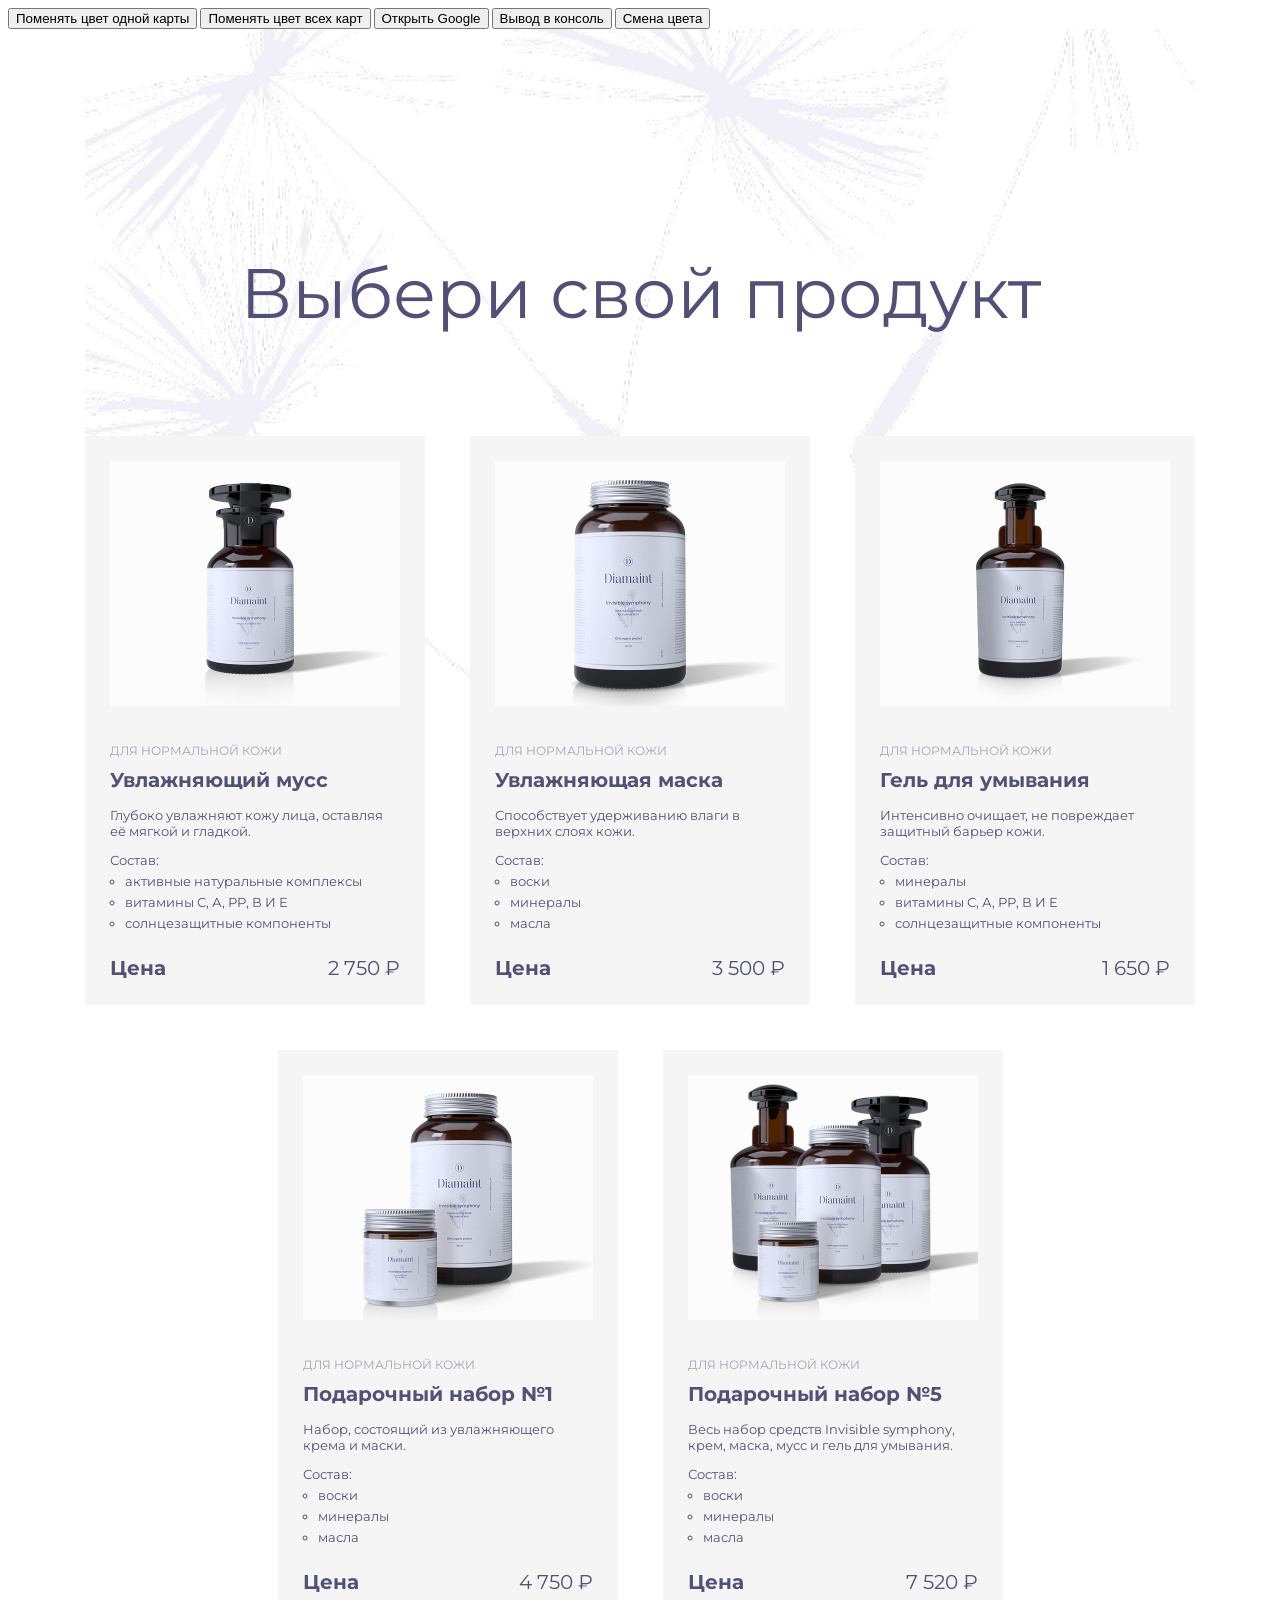
==== Index.html @ 304bf716 "Выполнил 1 Задание 9ДЗ" ====
<!DOCTYPE html>
<html lang="en">
<head>
    <meta charset="UTF-8">
    <meta name="viewport" content="width=device-width, initial-scale=1.0">
    <title>Document</title>
    <link rel="stylesheet" href="style/style.css">
    <link rel="stylesheet" href="style/card-BEM.css">
    <link rel="stylesheet" href="style/compound-BEM.css">
    <link rel="stylesheet" href="style/catalog-BEM.css">
    <link rel="stylesheet" href="style/container.css">
    <link rel="stylesheet" href="style/clear-list.css">
    <link rel="stylesheet" href="style/products-BEM.css">
    <link rel="stylesheet" href="style/button-BEM.css">
    <link rel="stylesheet" href="style/button-style.css">
    
    <link href="https://fonts.googleapis.com/css2?family=Montserrat:wght@400;700&display=swap" rel="stylesheet">
</head>
<body>
    <button class="change-color-card-button">Поменять цвет одной карты</button>
    <button class = "change-color-all-card-button">Поменять цвет всех карт</button>
    <button class = "open-google-button">Открыть Google</button>
    <button class = "out-log-console">Вывод в консоль</button>
    <button class = "change-color-toggle">Смена цвета</button>
    
    <main class="catalog">
        <div class="container catalog__container">
            <h1 class="title catalog__title">Выбери свой продукт</h1>
    
                <ul class="products  clear-list">  
                    <li class="products__item card">
                        <img src="resource/image/photo_1.png" alt="Увлажняющий мусс" class ="card__image"></img>
                        <p class="card__category">для нормальной кожи</p>
                        <h2 class="card__name">Увлажняющий мусс</h2>
                        <div class="card__description">
                            <p >Глубоко увлажняют кожу лица, оставляя её мягкой и гладкой.</p>
                        </div>

                        <div class="card__compound compound"> 
                            <span>Состав:</span>
                            <ul class="compound__structure">
                                <li>активные натуральные комплексы</li>
                                <li>витамины С, А, РР, В И Е</li>
                                <li>солнцезащитные компоненты</li>
                            </ul>
                        </div>

                        <div class="card__price-block">
                            <b>Цена</b> <span>2 750 ₽</span> 
                        </div>
                    </li>

                    <li class="products__item card">
                        <img src="resource/image/photo_2.png" alt="Увлажняющая маска" class ="card__image"></img>
                        <p class="card__category">для нормальной кожи</p>
                        <h2 class="card__name">Увлажняющая маска</h2>
                        <div class="card__description">
                            <p>Способствует удерживанию влаги в верхних слоях кожи.</p>
                        </div>
                        <div class="card__compound compound">
                            <span>Состав: </span>
                            <ul class="compound__structure">
                                <li>воски</li>
                                <li>минералы</li>
                                <li>масла</li>
                            </ul>
                        </div>
                        <div class="card__price-block">
                            <b>Цена</b> <span>3 500 ₽</span> 
                        </div>
                    </li>

                    <li class="products__item card">
                        <img src="resource/image/photo_3.png" alt="Гель для умывания" class ="card__image"></img>
                        <p class="card__category">для нормальной кожи</p>
                        <h2 class="card__name">Гель для умывания</h2>
                        <div class="card__description">
                            <p>Интенсивно очищает, не повреждает защитный барьер кожи.</p>
                        </div>
                        <div class="card__compound compound">
                            <span>Состав: </span>
                            <ul class="compound__structure" >
                                <li>минералы</li>
                                <li>витамины С, А, РР, В И Е</li>
                                <li>солнцезащитные компоненты</li>
                            </ul>
                        </div>
                        <div class="card__price-block">
                            <b>Цена</b> <span>1 650 ₽</span>
                        </div>
                    </li>

                    <li class="products__item card">
                        <img src="resource/image/photo_4.png" alt="Подарочный набор №1" class ="card__image"></img>
                        <p class="card__category">для нормальной кожи</p>
                        <h2 class="card__name">Подарочный набор №1</h2>
                        <div class="card__description">
                            <p>Набор, состоящий из увлажняющего крема и маски.</p>
                        </div>
                        <div class="card__compound compound">
                            <span>Состав: </span>
                            <ul class="compound__structure">
                                <li>воски</li>
                                <li>минералы</li>
                                <li>масла</li>
                            </ul>
                        </div>
                        <div class="card__price-block">
                            <b>Цена</b> <span>4 750 ₽</span>
                        </div>
                    </li>

                    <li class="products__item card">
                        <img src="resource/image/photo_5.png" alt="Подарочный набор №1" class ="card__image"></img>
                        <p class="card__category">для нормальной кожи</p>
                        <h2 class="card__name">Подарочный набор №5</h2>
                        <div class="card__description">
                            <p>Весь набор средств Invisible symphony, крем, маска, мусс и гель для умывания.</p>
                        </div>
                        <div class="card__compound compound">
                            <span>Состав:</span>
                            <ul class="compound__structure">
                                <li>воски</li>
                                <li>минералы</li>
                                <li>масла</li>
                            </ul>
                        </div>
                        <div class="card__price-block">
                            <b>Цена</b> <span>7 520 ₽</span>
                        </div>
                    </li>
                </ul>
        </div>
    </main>

    <!--<script src="main.js"></script>
    <script src="homework-7.js"></script>
    <script src="homework-8.js"></script> -->
    <script src="homework-9.js" type="module"></script>
</body>
</html>
---- style/style.css ----
* {
    box-sizing: border-box;
}

body {
    font-family: 'Montserrat', sans-serif;
    font-size: 13px;
}

.title {
    font-size: 70px;
    font-weight: 400;
    text-align: center;
    color: #515076
}
---- style/card-BEM.css ----
.card {
    background-color: #F5F5F5;
    padding: 25px;
}

.card__image {
    width: 290px;
    height: 245px;
    margin-bottom: 30px;
}

.card__description p{
    margin-top:  15px;  
}

.card__category {
    font-size: 12px;
    line-height: 24px;
    color: #A5A3B9;
    text-transform: uppercase;
    margin: 0px 0px 5px 0px;
}

.card__name {
    font-size: 20px;
    font-weight: 700;
    margin: 0px 0px 5px 0px;
}

.card__compound {
    margin-top: 5px;
}

.card__price-block {
    display: flex;
    justify-content: space-between;
    margin-top: 25px;
    font-size: 20px;
}
---- style/compound-BEM.css ----
.compound__structure {
    list-style: circle;
    padding-inline-start: 0px;
}

.compound__structure li {
    margin-top: 5px;
    margin-left: 15px;
}
---- style/catalog-BEM.css ----
.catalog__container {
    background-image: url(../resource/image/back-ground.png);
    background-repeat:  no-repeat;
    background-position: 0;
    padding-top: 1px;
    width: 790px;
    height: 697px;
}

.catalog__title {
    margin-top: 220px;
    margin-bottom:  100px;
}
---- style/container.css ----
.container {
    width: 1110px;
    margin: 0 auto ;
}
---- style/clear-list.css ----
.clear-list {
    list-style: none;
    margin: 0;
    padding: 0;
}
---- style/products-BEM.css ----
.products {
    display: flex;
    flex-wrap: wrap;
    justify-content: center;
    gap: 45px;
}

.products__item {
    color: #515076;
    width: 340px;
}
---- style/button-BEM.css ----
.button__buy {
    display: inline-flex;
    flex-flow: row;
    justify-content: space-between;
    border: 1.5px solid #5150761a;
    border-radius: 6px;
    background-color: #ffffff;
    height: 31.62px;
    padding: 6px 12px ;
    gap: 8px;
}

.button__icon {
    background-image: url("../resource/image/button-icon-1.png");
    width: 16px;
    height: 16px;
    background-size: cover;
}

.button__text {
    width: 54px;
    font-size: 14px;
    font-weight:500;
    font-family:  'Montserrat';
    color: #515076;
    letter-spacing: 2%;
}
---- style/button-style.css ----
.active-color {
    background-color: blue;
    color: brown;
}
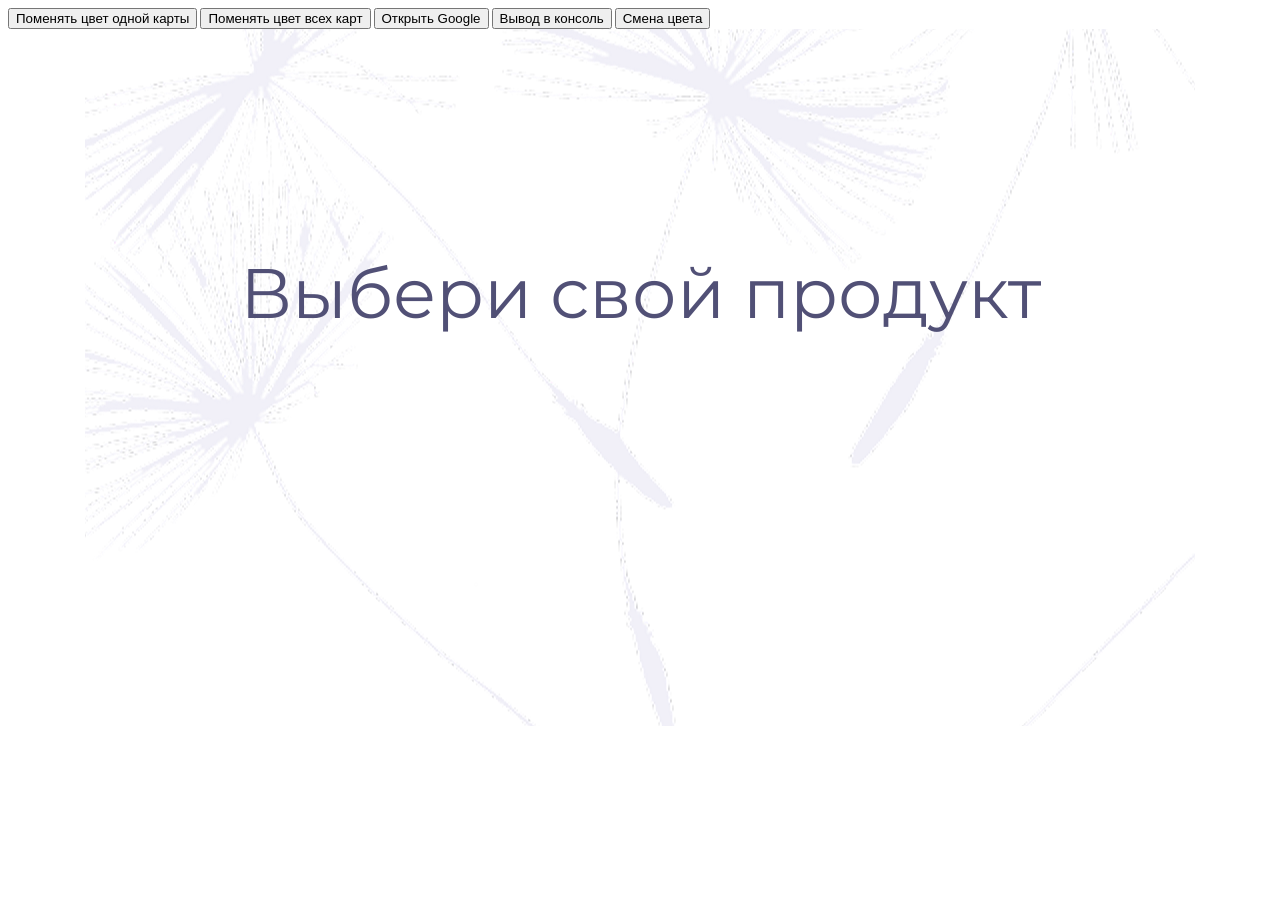
==== commit cf311f3f: "Архивация кода перед редактированием" ====
--- a/Index.html
+++ b/Index.html
@@ -28,6 +28,7 @@
             <h1 class="title catalog__title">Выбери свой продукт</h1>
     
                 <ul class="products  clear-list">  
+                    <template class = "products-"
                     <li class="products__item card">
                         <img src="resource/image/photo_1.png" alt="Увлажняющий мусс" class ="card__image"></img>
                         <p class="card__category">для нормальной кожи</p>
@@ -111,7 +112,7 @@
                     </li>
 
                     <li class="products__item card">
-                        <img src="resource/image/photo_5.png" alt="Подарочный набор №1" class ="card__image"></img>
+                        <img src="resource/image/photo_5.png" alt="Подарочный набор №5" class ="card__image"></img>
                         <p class="card__category">для нормальной кожи</p>
                         <h2 class="card__name">Подарочный набор №5</h2>
                         <div class="card__description">
@@ -134,8 +135,10 @@
     </main>
 
     <!--<script src="main.js"></script>
-    <script src="homework-7.js"></script>
-    <script src="homework-8.js"></script> -->
-    <script src="homework-9.js" type="module"></script>
+    <script src="scripts/homework-7.js"></script>
+    <script src="scripts/homework-8.js"></script>
+    <script src="scripts/homework-9.js" type="module"></script> -->
+    <script src="scripts/homework-10.js" type="module"></script>
+
 </body>
 </html>
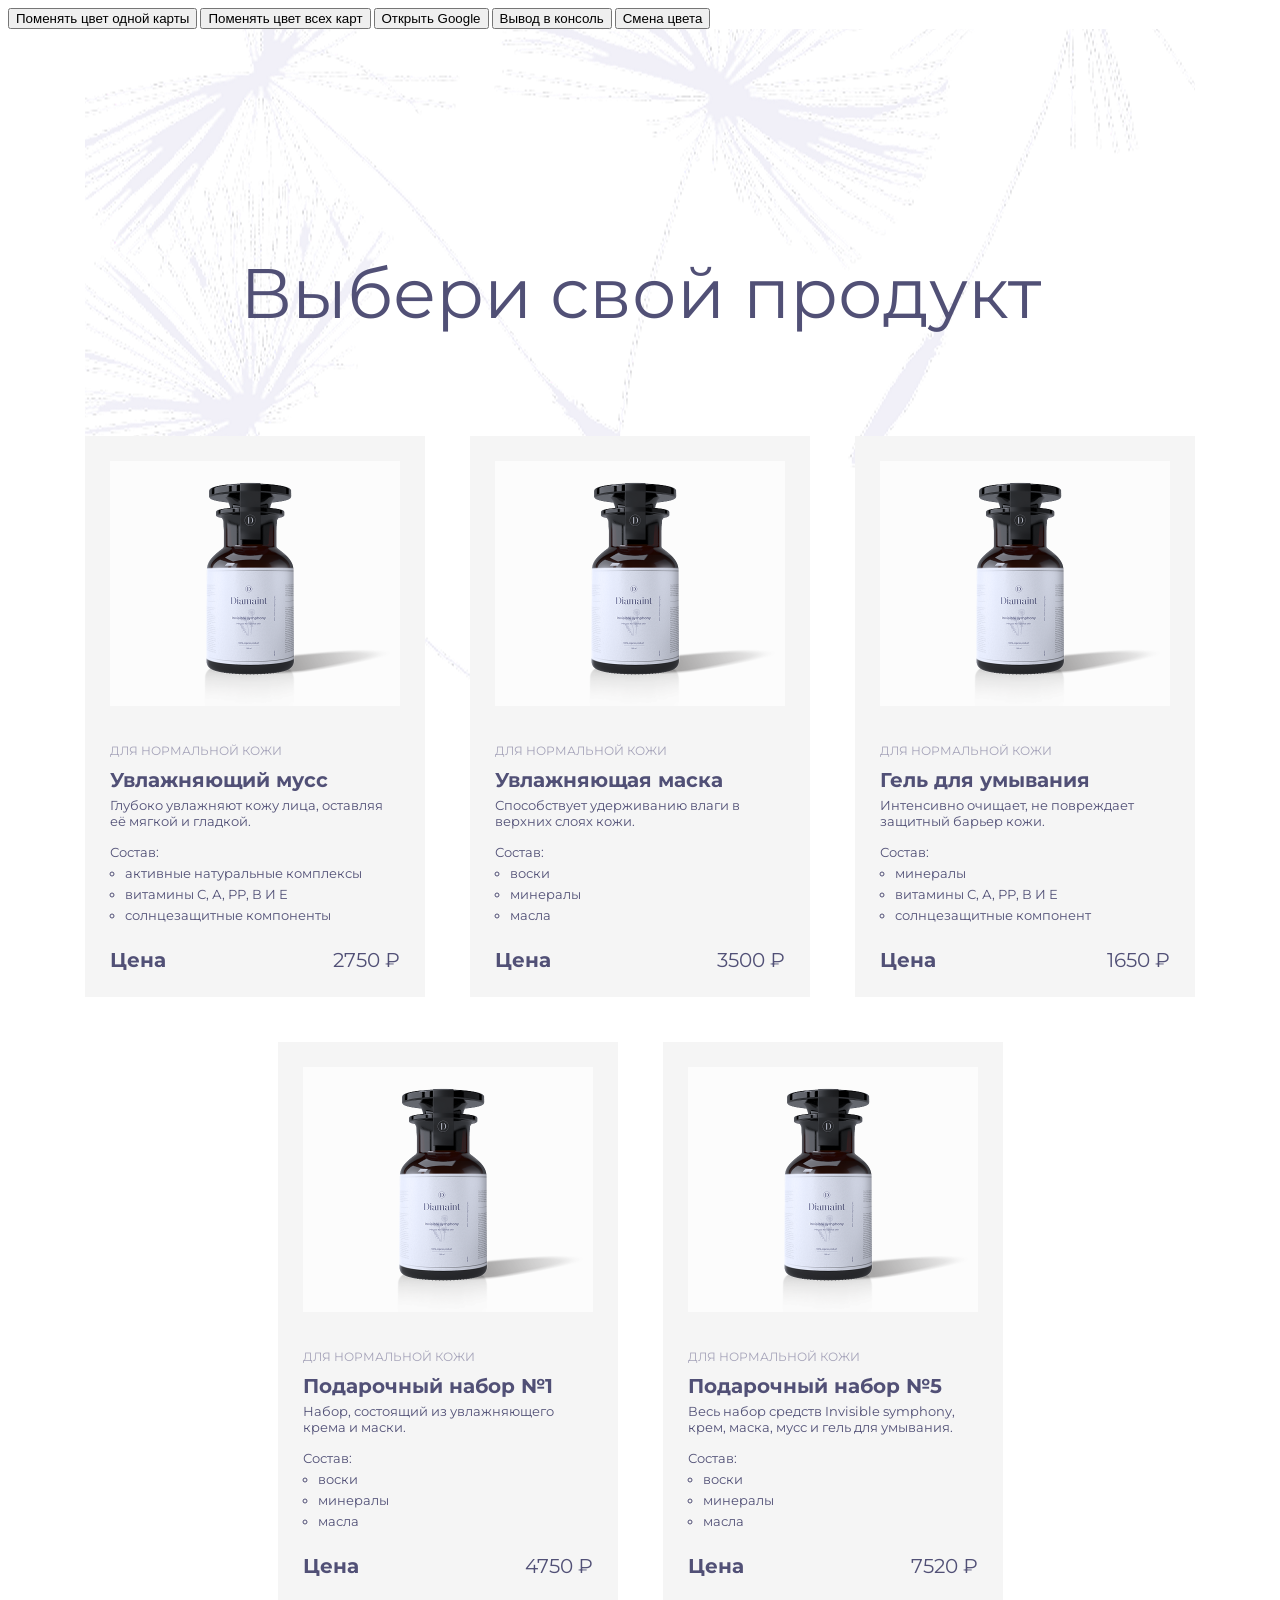
==== commit 6976fcf3: "реализоввал шаблон карт через JS, исправил некоторые файлы моменты с style" ====
--- a/Index.html
+++ b/Index.html
@@ -28,108 +28,29 @@
             <h1 class="title catalog__title">Выбери свой продукт</h1>
     
                 <ul class="products  clear-list">  
-                    <template class = "products-"
-                    <li class="products__item card">
-                        <img src="resource/image/photo_1.png" alt="Увлажняющий мусс" class ="card__image"></img>
-                        <p class="card__category">для нормальной кожи</p>
-                        <h2 class="card__name">Увлажняющий мусс</h2>
-                        <div class="card__description">
-                            <p >Глубоко увлажняют кожу лица, оставляя её мягкой и гладкой.</p>
-                        </div>
+                    <template class = "products-template">
+                        <li class="products__item card">
+                            <img src="resource/image/photo_1.png" alt="Увлажняющий мусс" class ="card__image"></img>
+                            <p class="card__category"></p>
+                            <h2 class="card__name"></h2>
+                            <div class="card__description">
+                                <p ></p>
+                            </div>
 
-                        <div class="card__compound compound"> 
-                            <span>Состав:</span>
-                            <ul class="compound__structure">
-                                <li>активные натуральные комплексы</li>
-                                <li>витамины С, А, РР, В И Е</li>
-                                <li>солнцезащитные компоненты</li>
-                            </ul>
-                        </div>
+                            <div class="card__compound compound"> 
+                                <span>Состав:</span>
+                                <ul class="compound__structure">
+                                    <li></li>
+                                    <li></li>
+                                    <li></li>
+                                </ul>
+                            </div>
 
-                        <div class="card__price-block">
-                            <b>Цена</b> <span>2 750 ₽</span> 
-                        </div>
-                    </li>
-
-                    <li class="products__item card">
-                        <img src="resource/image/photo_2.png" alt="Увлажняющая маска" class ="card__image"></img>
-                        <p class="card__category">для нормальной кожи</p>
-                        <h2 class="card__name">Увлажняющая маска</h2>
-                        <div class="card__description">
-                            <p>Способствует удерживанию влаги в верхних слоях кожи.</p>
-                        </div>
-                        <div class="card__compound compound">
-                            <span>Состав: </span>
-                            <ul class="compound__structure">
-                                <li>воски</li>
-                                <li>минералы</li>
-                                <li>масла</li>
-                            </ul>
-                        </div>
-                        <div class="card__price-block">
-                            <b>Цена</b> <span>3 500 ₽</span> 
-                        </div>
-                    </li>
-
-                    <li class="products__item card">
-                        <img src="resource/image/photo_3.png" alt="Гель для умывания" class ="card__image"></img>
-                        <p class="card__category">для нормальной кожи</p>
-                        <h2 class="card__name">Гель для умывания</h2>
-                        <div class="card__description">
-                            <p>Интенсивно очищает, не повреждает защитный барьер кожи.</p>
-                        </div>
-                        <div class="card__compound compound">
-                            <span>Состав: </span>
-                            <ul class="compound__structure" >
-                                <li>минералы</li>
-                                <li>витамины С, А, РР, В И Е</li>
-                                <li>солнцезащитные компоненты</li>
-                            </ul>
-                        </div>
-                        <div class="card__price-block">
-                            <b>Цена</b> <span>1 650 ₽</span>
-                        </div>
-                    </li>
-
-                    <li class="products__item card">
-                        <img src="resource/image/photo_4.png" alt="Подарочный набор №1" class ="card__image"></img>
-                        <p class="card__category">для нормальной кожи</p>
-                        <h2 class="card__name">Подарочный набор №1</h2>
-                        <div class="card__description">
-                            <p>Набор, состоящий из увлажняющего крема и маски.</p>
-                        </div>
-                        <div class="card__compound compound">
-                            <span>Состав: </span>
-                            <ul class="compound__structure">
-                                <li>воски</li>
-                                <li>минералы</li>
-                                <li>масла</li>
-                            </ul>
-                        </div>
-                        <div class="card__price-block">
-                            <b>Цена</b> <span>4 750 ₽</span>
-                        </div>
-                    </li>
-
-                    <li class="products__item card">
-                        <img src="resource/image/photo_5.png" alt="Подарочный набор №5" class ="card__image"></img>
-                        <p class="card__category">для нормальной кожи</p>
-                        <h2 class="card__name">Подарочный набор №5</h2>
-                        <div class="card__description">
-                            <p>Весь набор средств Invisible symphony, крем, маска, мусс и гель для умывания.</p>
-                        </div>
-                        <div class="card__compound compound">
-                            <span>Состав:</span>
-                            <ul class="compound__structure">
-                                <li>воски</li>
-                                <li>минералы</li>
-                                <li>масла</li>
-                            </ul>
-                        </div>
-                        <div class="card__price-block">
-                            <b>Цена</b> <span>7 520 ₽</span>
-                        </div>
-                    </li>
+                            <div class="card__price-block">
+                                <b>Цена</b> <span></span> 
+                            </div>
+                        </li>
+                    </template>
                 </ul>
         </div>
     </main>
--- a/style/card-BEM.css
+++ b/style/card-BEM.css
@@ -9,10 +9,9 @@
     margin-bottom: 30px;
 }
 
-.card__description p{
-    margin-top:  15px;  
+.card__description {
+    margin-bottom: 15px;  
 }
-
 .card__category {
     font-size: 12px;
     line-height: 24px;
@@ -27,13 +26,12 @@
     margin: 0px 0px 5px 0px;
 }
 
-.card__compound {
-    margin-top: 5px;
-}
-
 .card__price-block {
     display: flex;
     justify-content: space-between;
-    margin-top: 25px;
     font-size: 20px;
 }
+
+.card__compound {
+    margin-bottom: 25px;
+}
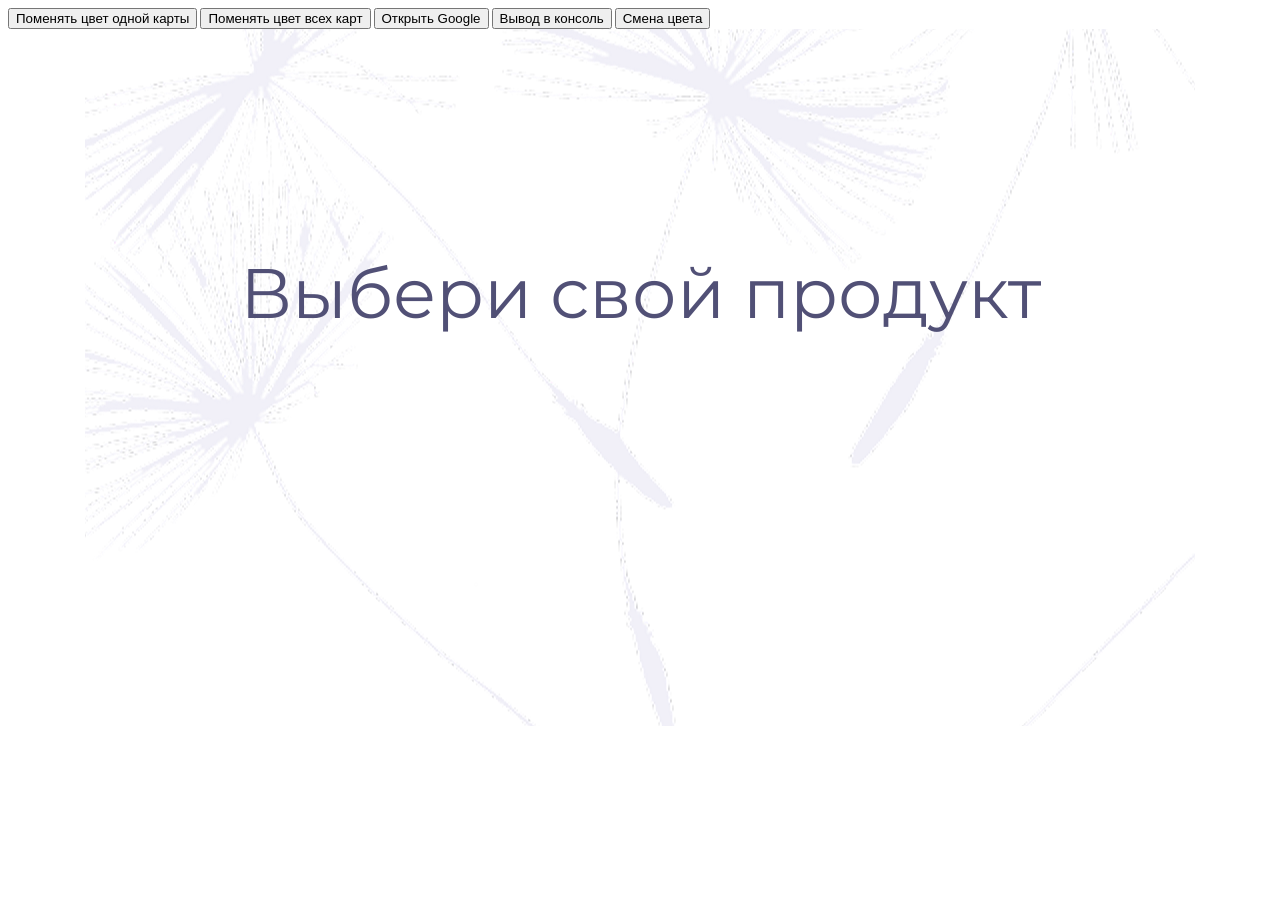
==== commit 068dd4e4: "Исправил вывод изображения" ====
--- a/Index.html
+++ b/Index.html
@@ -30,7 +30,7 @@
                 <ul class="products  clear-list">  
                     <template class = "products-template">
                         <li class="products__item card">
-                            <img src="resource/image/photo_1.png" alt="Увлажняющий мусс" class ="card__image"></img>
+                            <img class ="card__image" src>
                             <p class="card__category"></p>
                             <h2 class="card__name"></h2>
                             <div class="card__description">
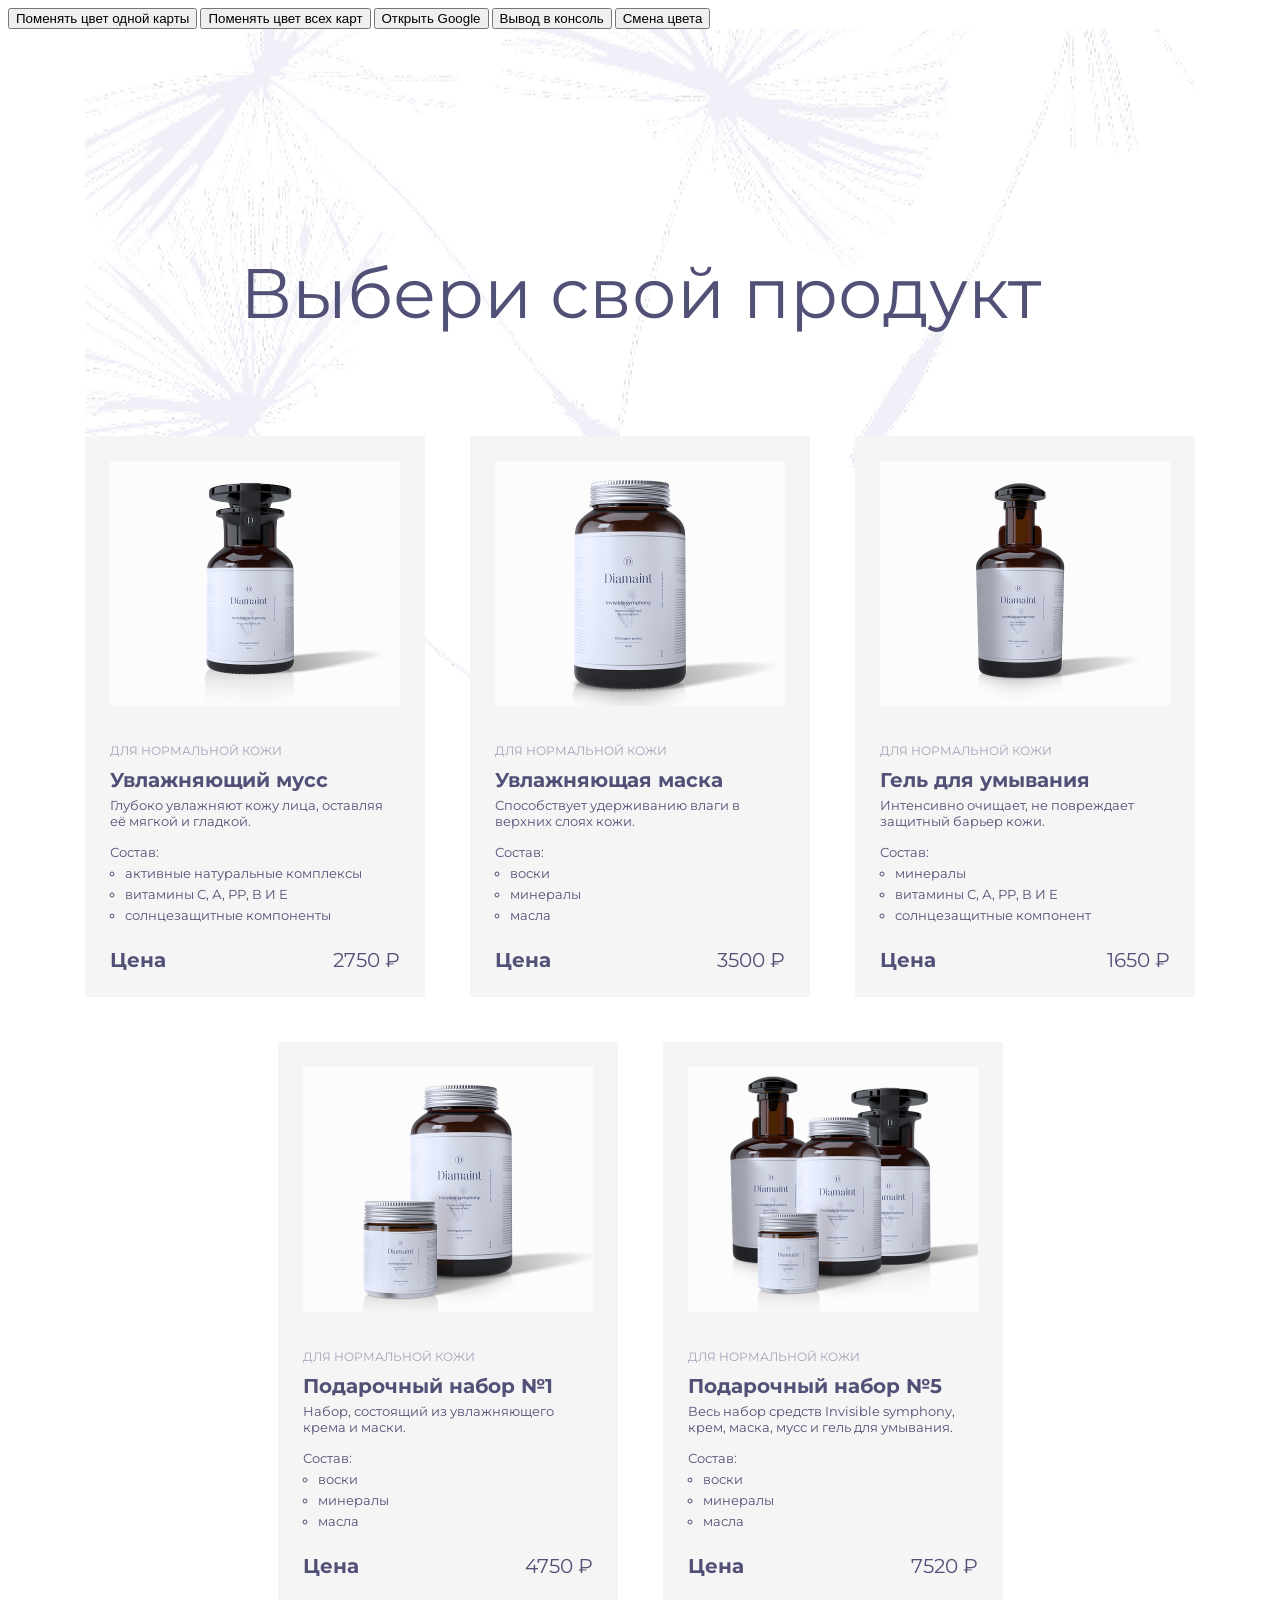
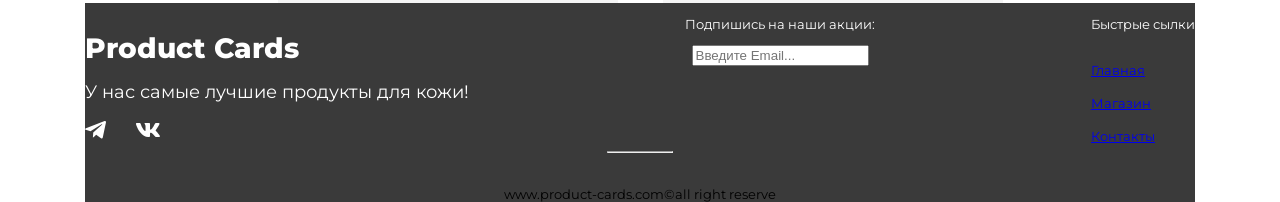
==== commit f5ea93d7: "работа с footer" ====
--- a/Index.html
+++ b/Index.html
@@ -13,6 +13,7 @@
     <link rel="stylesheet" href="style/products-BEM.css">
     <link rel="stylesheet" href="style/button-BEM.css">
     <link rel="stylesheet" href="style/button-style.css">
+    <link rel="stylesheet" href="style/footer-BEM.css">
     
     <link href="https://fonts.googleapis.com/css2?family=Montserrat:wght@400;700&display=swap" rel="stylesheet">
 </head>
@@ -28,22 +29,15 @@
             <h1 class="title catalog__title">Выбери свой продукт</h1>
     
                 <ul class="products  clear-list">  
-                    <template class = "products-template">
+                    <template class="products-template">
                         <li class="products__item card">
-                            <img class ="card__image" src>
+                            <img class="card__image" src>
                             <p class="card__category"></p>
                             <h2 class="card__name"></h2>
-                            <div class="card__description">
-                                <p ></p>
-                            </div>
-
+                            <div class="card__description"></div>
                             <div class="card__compound compound"> 
                                 <span>Состав:</span>
-                                <ul class="compound__structure">
-                                    <li></li>
-                                    <li></li>
-                                    <li></li>
-                                </ul>
+                                <ul class="compound__structure"></ul>
                             </div>
 
                             <div class="card__price-block">
@@ -52,7 +46,41 @@
                         </li>
                     </template>
                 </ul>
+        <footer class="footer__block">
+            <div class="footer__top">
+                <div class="footer__top-brending">
+                    <h3>Product Cards</h3>
+                    <p>У нас самые лучшие продукты для кожи!</p>
+                    <div class="brending-link">
+                        <img src="/resource/image/TG.svg" alt="">
+                        <img src="/resource/image/VK.svg" alt="">
+                    </div>
+                </div>
+
+                <div class="footer__top-mailing">
+                    <p>Подпишись на наши акции:</p>
+                    <form>
+                        <input type="email" placeholder="Введите Email..." autocomplete>  
+                    </form>
+                </div>
+                <div class="footer__top-navigation">
+                    <nav>
+                        <p>Быстрые сылки</p>
+                        <a href="#" >Главная</a>
+                        <a href="#" >Магазин</a>
+                        <a href="#" >Контакты</a>
+                    </nav>
+                </div>
+            </div>
+            
+            <div class="footer__bottom">
+                <hr>
+                <a class="footer__product-link">www.product-cards.com©all right reserve</a>
+            </div>
+        </footer>
         </div>
+
+        
     </main>
 
     <!--<script src="main.js"></script>
@@ -60,6 +88,7 @@
     <script src="scripts/homework-8.js"></script>
     <script src="scripts/homework-9.js" type="module"></script> -->
     <script src="scripts/homework-10.js" type="module"></script>
+    <script src="scripts/homework-11.js" type="module"></script>
 
 </body>
 </html>
--- a/style/footer-BEM.css
+++ b/style/footer-BEM.css
@@ -0,0 +1,61 @@
+
+.footer__block {
+    display: flex;
+    flex-direction: column;
+    background-color: #3A3A3A;
+}
+
+.footer__top {
+    display: flex;
+    flex-direction: row;
+    justify-content: space-between;
+    align-items: flex-start;
+    color: #FFFFFF;
+}
+
+.footer__top-brending {
+    display: flex;
+    flex-direction: column;
+}
+
+.footer__top-brending h3 {
+    font-weight: 800;
+    font-size: 28px;
+    margin-bottom: 16px;
+}
+
+.footer__top-brending p {
+    font-weight: 400;
+    font-size: 18px;
+    margin-top: 0px;
+}
+
+.footer__top-mailing {
+    display: flex;
+    flex-direction: column;
+    align-items: center;
+}
+
+
+.brending-link {
+    display: flex;
+    flex-direction: row;
+    gap: 30px;
+}
+
+.footer__top-navigation nav{
+    display: flex;
+    flex-direction: column;
+    gap: 17px;
+}
+
+.footer__bottom {
+    display: flex;
+    flex-direction: column;
+    align-items: center;
+}
+
+hr {
+    width: 66px;
+    margin-bottom: 33px;
+}
